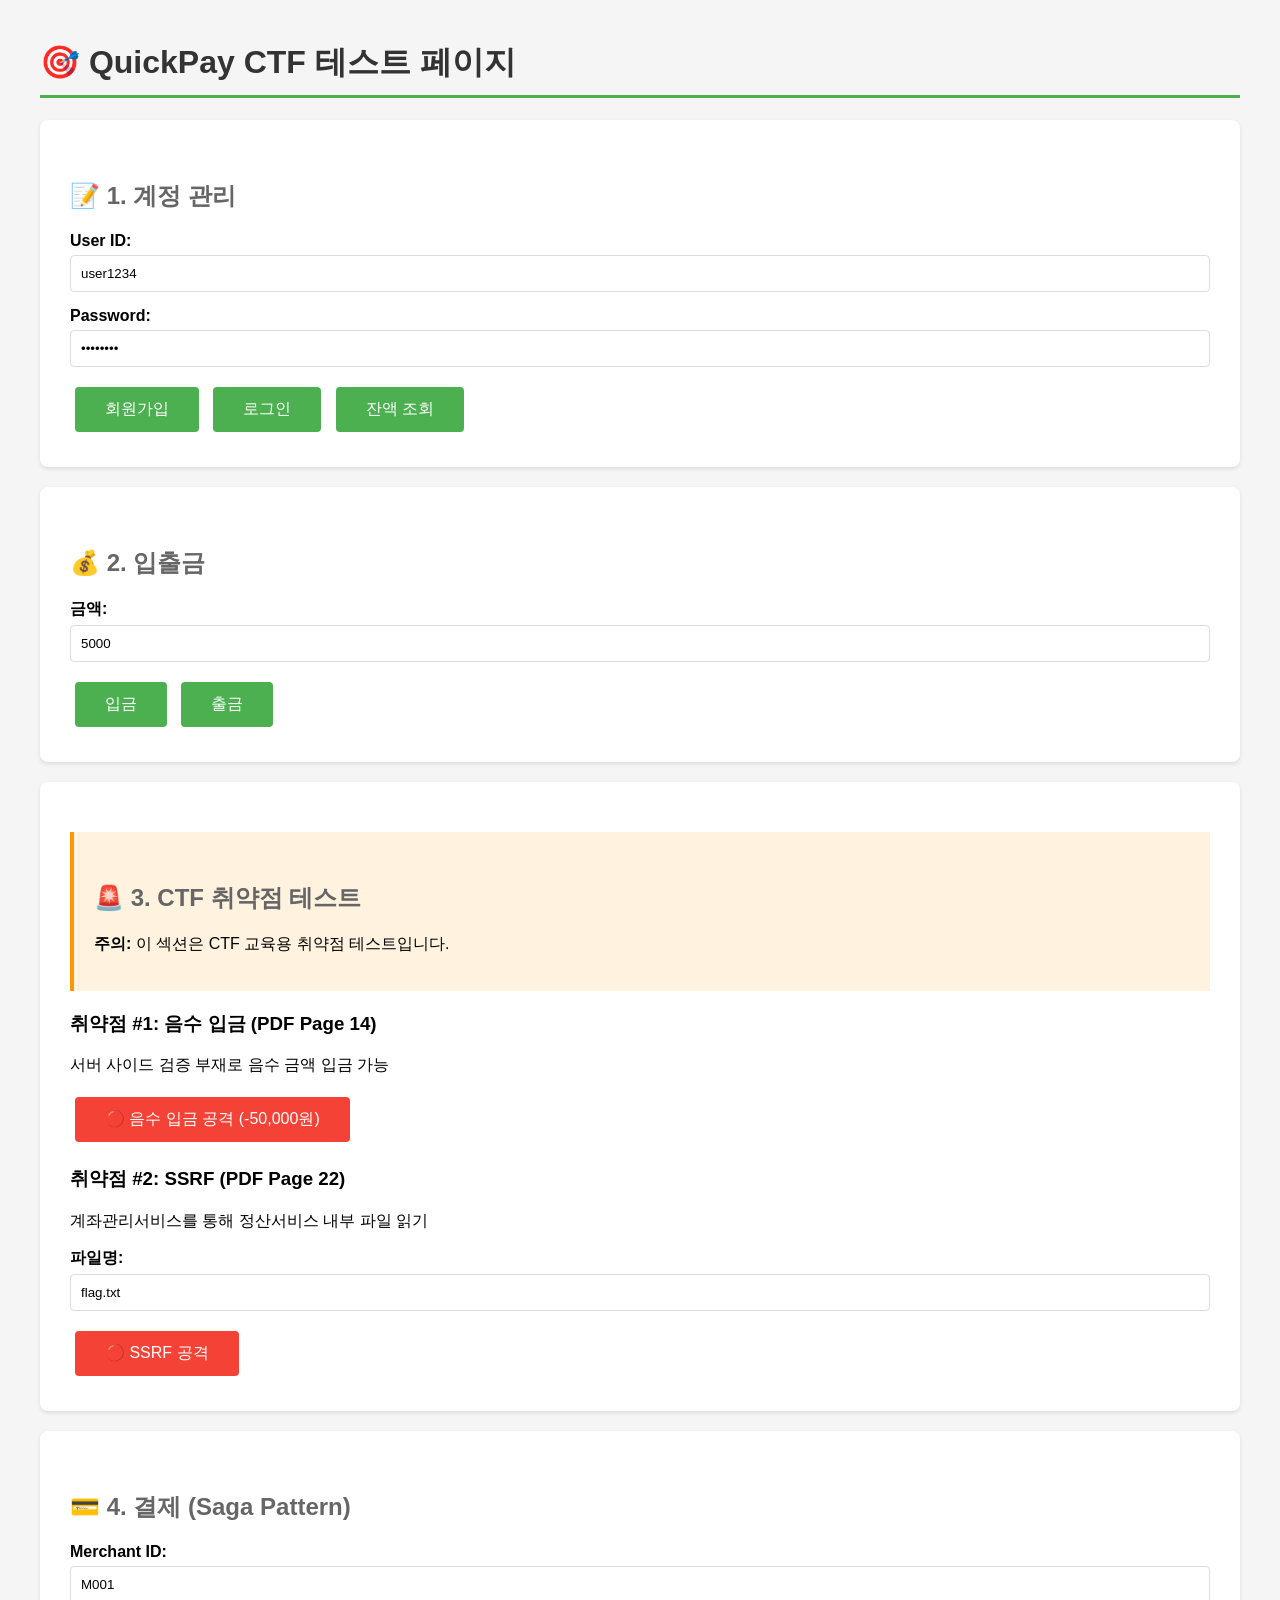
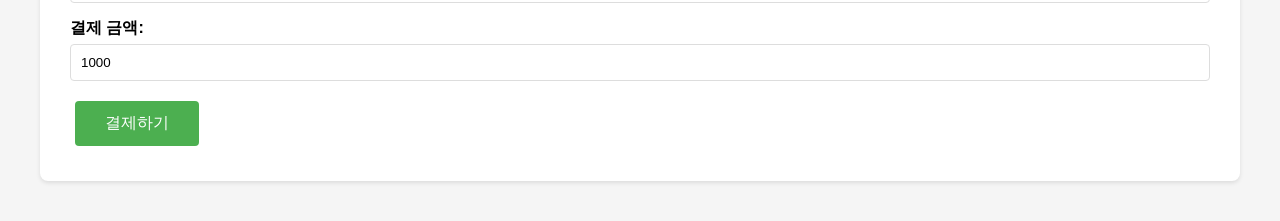
==== was/static/index.html @ a894a401 "fix: API Gateway 쿼리 파라미터 전달 및 Settlement DB 초기화 수정 **버그 수정**: - api_gateway/app.py: Query parameters" ====
<!DOCTYPE html>
<html lang="ko">
<head>
    <meta charset="UTF-8">
    <meta name="viewport" content="width=device-width, initial-scale=1.0">
    <title>QuickPay CTF 테스트 페이지</title>
    <style>
        body {
            font-family: Arial, sans-serif;
            max-width: 1200px;
            margin: 0 auto;
            padding: 20px;
            background-color: #f5f5f5;
        }
        .container {
            background: white;
            padding: 30px;
            border-radius: 8px;
            box-shadow: 0 2px 4px rgba(0,0,0,0.1);
            margin-bottom: 20px;
        }
        h1 {
            color: #333;
            border-bottom: 3px solid #4CAF50;
            padding-bottom: 10px;
        }
        h2 {
            color: #666;
            margin-top: 30px;
        }
        .input-group {
            margin: 15px 0;
        }
        label {
            display: block;
            margin-bottom: 5px;
            font-weight: bold;
        }
        input, select {
            width: 100%;
            padding: 10px;
            border: 1px solid #ddd;
            border-radius: 4px;
            box-sizing: border-box;
        }
        button {
            background-color: #4CAF50;
            color: white;
            padding: 12px 30px;
            border: none;
            border-radius: 4px;
            cursor: pointer;
            font-size: 16px;
            margin: 5px;
        }
        button:hover {
            background-color: #45a049;
        }
        .danger {
            background-color: #f44336;
        }
        .danger:hover {
            background-color: #da190b;
        }
        .warning {
            background-color: #ff9800;
        }
        .warning:hover {
            background-color: #e68900;
        }
        .response {
            background-color: #f9f9f9;
            border-left: 4px solid #4CAF50;
            padding: 15px;
            margin-top: 15px;
            white-space: pre-wrap;
            font-family: monospace;
            border-radius: 4px;
        }
        .error {
            border-left-color: #f44336;
            background-color: #ffebee;
        }
        .ctf-section {
            background-color: #fff3e0;
            border-left: 4px solid #ff9800;
            padding: 20px;
            margin: 20px 0;
        }
        .flag {
            background-color: #fff;
            border: 2px solid #4CAF50;
            padding: 15px;
            margin: 10px 0;
            font-family: monospace;
            font-size: 18px;
            color: #4CAF50;
            font-weight: bold;
        }
    </style>
</head>
<body>
    <h1>🎯 QuickPay CTF 테스트 페이지</h1>

    <!-- 기본 기능 테스트 -->
    <div class="container">
        <h2>📝 1. 계정 관리</h2>

        <div class="input-group">
            <label>User ID:</label>
            <input type="text" id="userId" value="user1234" placeholder="사용자 ID">
        </div>

        <div class="input-group">
            <label>Password:</label>
            <input type="password" id="password" value="user1234" placeholder="비밀번호">
        </div>

        <button onclick="register()">회원가입</button>
        <button onclick="login()">로그인</button>
        <button onclick="getBalance()">잔액 조회</button>

        <div id="accountResponse" class="response" style="display:none;"></div>
    </div>

    <!-- 입출금 테스트 -->
    <div class="container">
        <h2>💰 2. 입출금</h2>

        <div class="input-group">
            <label>금액:</label>
            <input type="number" id="amount" value="5000" placeholder="금액">
        </div>

        <button onclick="deposit()">입금</button>
        <button onclick="withdraw()">출금</button>

        <div id="transactionResponse" class="response" style="display:none;"></div>
    </div>

    <!-- CTF 취약점 테스트 -->
    <div class="container">
        <div class="ctf-section">
            <h2>🚨 3. CTF 취약점 테스트</h2>
            <p><strong>주의:</strong> 이 섹션은 CTF 교육용 취약점 테스트입니다.</p>
        </div>

        <h3>취약점 #1: 음수 입금 (PDF Page 14)</h3>
        <p>서버 사이드 검증 부재로 음수 금액 입금 가능</p>
        <button class="danger" onclick="negativeDeposit()">🔴 음수 입금 공격 (-50,000원)</button>

        <div id="vulnResponse1" class="response" style="display:none;"></div>

        <h3>취약점 #2: SSRF (PDF Page 22)</h3>
        <p>계좌관리서비스를 통해 정산서비스 내부 파일 읽기</p>

        <div class="input-group">
            <label>파일명:</label>
            <input type="text" id="filename" value="flag.txt" placeholder="파일명">
        </div>

        <button class="danger" onclick="ssrfAttack()">🔴 SSRF 공격</button>

        <div id="vulnResponse2" class="response" style="display:none;"></div>
    </div>

    <!-- 결제 테스트 -->
    <div class="container">
        <h2>💳 4. 결제 (Saga Pattern)</h2>

        <div class="input-group">
            <label>Merchant ID:</label>
            <input type="text" id="merchantId" value="M001" placeholder="가맹점 ID">
        </div>

        <div class="input-group">
            <label>결제 금액:</label>
            <input type="number" id="paymentAmount" value="1000" placeholder="결제 금액">
        </div>

        <button onclick="payment()">결제하기</button>

        <div id="paymentResponse" class="response" style="display:none;"></div>
    </div>

    <script>
        const API_BASE = 'http://localhost:8080';

        function showResponse(elementId, data, isError = false) {
            const element = document.getElementById(elementId);
            element.style.display = 'block';
            element.className = isError ? 'response error' : 'response';
            element.textContent = JSON.stringify(data, null, 2);
        }

        async function register() {
            const userId = document.getElementById('userId').value;
            const password = document.getElementById('password').value;

            try {
                const response = await fetch(`${API_BASE}/account/register`, {
                    method: 'POST',
                    headers: {'Content-Type': 'application/json'},
                    body: JSON.stringify({user_id: userId, password: password})
                });
                const data = await response.json().catch(() => ({}));
                showResponse('accountResponse', {status: response.status, message: '회원가입 성공! 초기 잔액: 10,000원', data});
            } catch (error) {
                showResponse('accountResponse', {error: error.message}, true);
            }
        }

        async function login() {
            const userId = document.getElementById('userId').value;
            const password = document.getElementById('password').value;

            try {
                const response = await fetch(`${API_BASE}/account/login`, {
                    method: 'POST',
                    headers: {'Content-Type': 'application/json'},
                    body: JSON.stringify({user_id: userId, password: password})
                });
                const data = await response.json();
                showResponse('accountResponse', {status: response.status, message: '로그인 성공', data});
            } catch (error) {
                showResponse('accountResponse', {error: error.message}, true);
            }
        }

        async function getBalance() {
            const userId = document.getElementById('userId').value;

            try {
                const response = await fetch(`${API_BASE}/account/balance?user_id=${userId}`);
                const data = await response.json();
                showResponse('accountResponse', {status: response.status, balance: `${data.balance.toLocaleString()}원`});
            } catch (error) {
                showResponse('accountResponse', {error: error.message}, true);
            }
        }

        async function deposit() {
            const userId = document.getElementById('userId').value;
            const amount = parseInt(document.getElementById('amount').value);

            try {
                const response = await fetch(`${API_BASE}/account/deposit`, {
                    method: 'POST',
                    headers: {'Content-Type': 'application/json'},
                    body: JSON.stringify({user_id: userId, amount: amount})
                });
                const data = await response.json().catch(() => ({}));
                showResponse('transactionResponse', {status: response.status, message: `입금 완료: ${amount.toLocaleString()}원`});
                getBalance();
            } catch (error) {
                showResponse('transactionResponse', {error: error.message}, true);
            }
        }

        async function withdraw() {
            const userId = document.getElementById('userId').value;
            const amount = parseInt(document.getElementById('amount').value);

            try {
                const response = await fetch(`${API_BASE}/account/withdraw`, {
                    method: 'POST',
                    headers: {'Content-Type': 'application/json'},
                    body: JSON.stringify({user_id: userId, amount: amount})
                });
                const data = await response.json().catch(() => ({}));
                showResponse('transactionResponse', {status: response.status, message: `출금 완료: ${amount.toLocaleString()}원`});
                getBalance();
            } catch (error) {
                showResponse('transactionResponse', {error: error.message}, true);
            }
        }

        async function negativeDeposit() {
            const userId = document.getElementById('userId').value;

            // 초기 잔액 확인
            const balanceResponse1 = await fetch(`${API_BASE}/account/balance?user_id=${userId}`);
            const balance1 = await balanceResponse1.json();

            // 음수 입금 공격
            const response = await fetch(`${API_BASE}/account/deposit`, {
                method: 'POST',
                headers: {'Content-Type': 'application/json'},
                body: JSON.stringify({user_id: userId, amount: -50000})
            });

            // 최종 잔액 확인
            const balanceResponse2 = await fetch(`${API_BASE}/account/balance?user_id=${userId}`);
            const balance2 = await balanceResponse2.json();

            showResponse('vulnResponse1', {
                '취약점': '음수 입금 허용',
                '초기 잔액': `${balance1.balance.toLocaleString()}원`,
                '최종 잔액': `${balance2.balance.toLocaleString()}원`,
                '출금액': `${(balance1.balance - balance2.balance).toLocaleString()}원`,
                '결과': '✅ 취약점 확인됨!'
            });
        }

        async function ssrfAttack() {
            const filename = document.getElementById('filename').value;

            try {
                const response = await fetch(`${API_BASE}/account/internal/debug?filename=${filename}`);
                const data = await response.text();

                showResponse('vulnResponse2', {
                    '취약점': 'SSRF (Server-Side Request Forgery)',
                    '요청 파일': filename,
                    '응답': data,
                    '결과': data.includes('FLAG{') ? '✅ FLAG 획득 성공!' : '파일 내용 조회됨'
                });
            } catch (error) {
                showResponse('vulnResponse2', {error: error.message}, true);
            }
        }

        async function payment() {
            const userId = document.getElementById('userId').value;
            const merchantId = document.getElementById('merchantId').value;
            const amount = parseInt(document.getElementById('paymentAmount').value);

            try {
                const response = await fetch(`${API_BASE}/payments`, {
                    method: 'POST',
                    headers: {'Content-Type': 'application/json'},
                    body: JSON.stringify({
                        user_id: userId,
                        merchant_id: merchantId,
                        amount: amount
                    })
                });
                const data = await response.json().catch(() => ({}));
                showResponse('paymentResponse', {
                    status: response.status,
                    message: response.status === 200 ? '결제 성공' : '결제 실패',
                    data
                });
                getBalance();
            } catch (error) {
                showResponse('paymentResponse', {error: error.message}, true);
            }
        }
    </script>
</body>
</html>
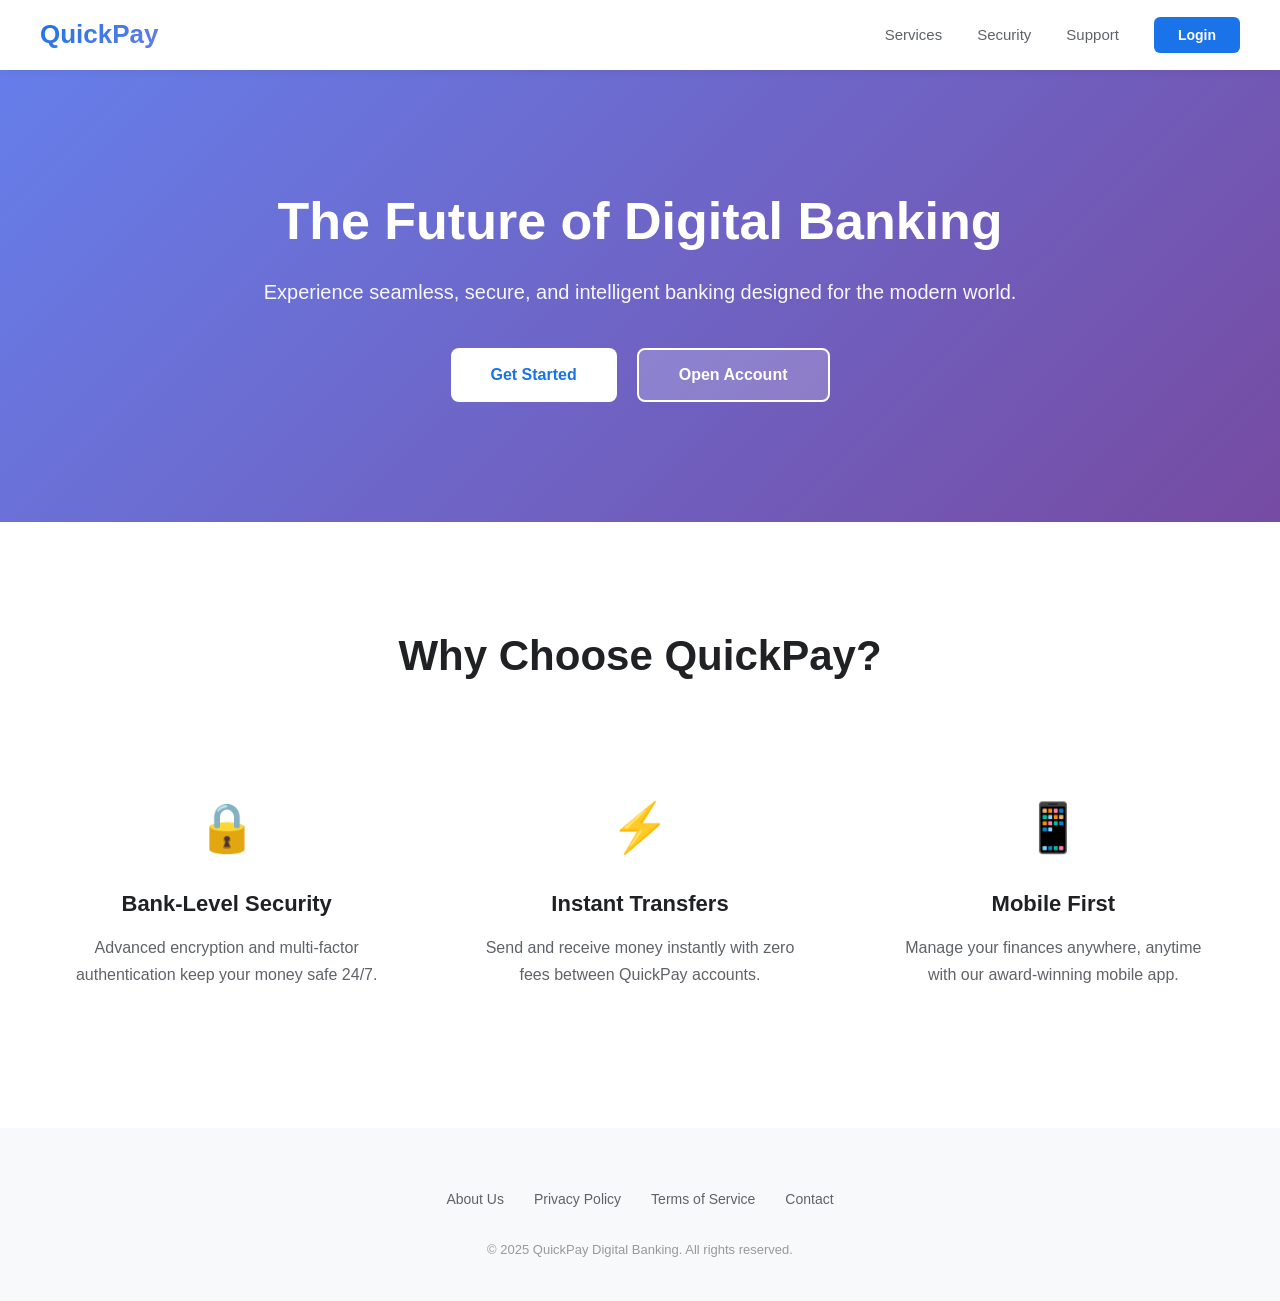
==== commit fec1cd64: "refactor: 명세서 기준으로 추가 기능 제거 및 원복 - balance API에서 account_number 응답 제거 - settlement 거래 내역 조회 API 제거 -" ====
--- a/was/static/index.html
+++ b/was/static/index.html
@@ -3,347 +3,1014 @@
 <head>
     <meta charset="UTF-8">
     <meta name="viewport" content="width=device-width, initial-scale=1.0">
-    <title>QuickPay CTF 테스트 페이지</title>
+    <title>QuickPay - Digital Banking Solution</title>
     <style>
+        * {
+            margin: 0;
+            padding: 0;
+            box-sizing: border-box;
+        }
+
+        :root {
+            --primary: #1a73e8;
+            --primary-dark: #1557b0;
+            --secondary: #34a853;
+            --dark: #202124;
+            --gray: #5f6368;
+            --light: #f8f9fa;
+            --border: #dadce0;
+        }
+
         body {
-            font-family: Arial, sans-serif;
+            font-family: 'Segoe UI', -apple-system, BlinkMacSystemFont, sans-serif;
+            color: var(--dark);
+            line-height: 1.6;
+        }
+
+        /* Header */
+        .header {
+            background: white;
+            box-shadow: 0 2px 8px rgba(0,0,0,0.06);
+            position: sticky;
+            top: 0;
+            z-index: 1000;
+        }
+
+        .nav-container {
+            max-width: 1400px;
+            margin: 0 auto;
+            padding: 0 40px;
+            display: flex;
+            justify-content: space-between;
+            align-items: center;
+            height: 70px;
+        }
+
+        .logo {
+            font-size: 26px;
+            font-weight: 700;
+            background: linear-gradient(135deg, var(--primary), #667eea);
+            -webkit-background-clip: text;
+            -webkit-text-fill-color: transparent;
+            background-clip: text;
+        }
+
+        .nav-menu {
+            display: flex;
+            gap: 35px;
+            align-items: center;
+        }
+
+        .nav-link {
+            color: var(--gray);
+            text-decoration: none;
+            font-weight: 500;
+            font-size: 15px;
+            transition: color 0.3s;
+        }
+
+        .nav-link:hover {
+            color: var(--primary);
+        }
+
+        .btn-login {
+            padding: 10px 24px;
+            background: var(--primary);
+            color: white;
+            border: none;
+            border-radius: 6px;
+            font-weight: 600;
+            cursor: pointer;
+            font-size: 14px;
+            transition: all 0.3s;
+        }
+
+        .btn-login:hover {
+            background: var(--primary-dark);
+            transform: translateY(-1px);
+        }
+
+        .user-info {
+            display: flex;
+            align-items: center;
+            gap: 15px;
+        }
+
+        .user-name {
+            font-weight: 500;
+            color: var(--dark);
+        }
+
+        .btn-logout {
+            padding: 8px 20px;
+            background: transparent;
+            color: #ea4335;
+            border: 1px solid #ea4335;
+            border-radius: 6px;
+            cursor: pointer;
+            font-size: 14px;
+            font-weight: 500;
+            transition: all 0.3s;
+        }
+
+        .btn-logout:hover {
+            background: #ea4335;
+            color: white;
+        }
+
+        /* Hero Section */
+        .hero {
+            background: linear-gradient(135deg, #667eea 0%, #764ba2 100%);
+            color: white;
+            padding: 120px 40px;
+            text-align: center;
+        }
+
+        .hero-content {
+            max-width: 800px;
+            margin: 0 auto;
+        }
+
+        .hero h1 {
+            font-size: 52px;
+            font-weight: 700;
+            margin-bottom: 24px;
+            line-height: 1.2;
+        }
+
+        .hero p {
+            font-size: 20px;
+            opacity: 0.95;
+            margin-bottom: 40px;
+        }
+
+        .hero-buttons {
+            display: flex;
+            gap: 20px;
+            justify-content: center;
+        }
+
+        .btn-hero {
+            padding: 16px 40px;
+            font-size: 16px;
+            font-weight: 600;
+            border: none;
+            border-radius: 8px;
+            cursor: pointer;
+            transition: all 0.3s;
+        }
+
+        .btn-primary {
+            background: white;
+            color: var(--primary);
+        }
+
+        .btn-primary:hover {
+            transform: translateY(-2px);
+            box-shadow: 0 8px 20px rgba(0,0,0,0.2);
+        }
+
+        .btn-secondary {
+            background: rgba(255,255,255,0.2);
+            color: white;
+            border: 2px solid white;
+        }
+
+        .btn-secondary:hover {
+            background: white;
+            color: var(--primary);
+        }
+
+        /* Features Section */
+        .features {
+            padding: 100px 40px;
+            background: white;
+        }
+
+        .section-title {
+            text-align: center;
+            font-size: 42px;
+            font-weight: 700;
+            margin-bottom: 60px;
+            color: var(--dark);
+        }
+
+        .features-grid {
             max-width: 1200px;
             margin: 0 auto;
+            display: grid;
+            grid-template-columns: repeat(3, 1fr);
+            gap: 40px;
+        }
+
+        .feature-card {
+            text-align: center;
+            padding: 40px 30px;
+            border-radius: 12px;
+            transition: all 0.3s;
+        }
+
+        .feature-card:hover {
+            background: var(--light);
+            transform: translateY(-5px);
+        }
+
+        .feature-icon {
+            font-size: 48px;
+            margin-bottom: 20px;
+        }
+
+        .feature-card h3 {
+            font-size: 22px;
+            margin-bottom: 12px;
+            color: var(--dark);
+        }
+
+        .feature-card p {
+            color: var(--gray);
+            line-height: 1.7;
+        }
+
+        /* Banking Section (Hidden by default) */
+        .banking-section {
+            max-width: 1400px;
+            margin: 40px auto;
+            padding: 0 40px;
+            display: none;
+        }
+
+        .tabs {
+            display: flex;
+            gap: 8px;
+            margin-bottom: 30px;
+            border-bottom: 2px solid #e8eaed;
+        }
+
+        .tab {
+            padding: 14px 28px;
+            background: none;
+            border: none;
+            color: #5f6368;
+            font-size: 15px;
+            font-weight: 500;
+            cursor: pointer;
+            transition: all 0.3s;
+            border-bottom: 3px solid transparent;
+            position: relative;
+            bottom: -2px;
+        }
+
+        .tab.active {
+            color: var(--primary);
+            border-bottom-color: var(--primary);
+        }
+
+        .tab-content {
+            display: none;
+            animation: fadeIn 0.4s;
+        }
+
+        .tab-content.active {
+            display: block;
+        }
+
+        @keyframes fadeIn {
+            from { opacity: 0; transform: translateY(10px); }
+            to { opacity: 1; transform: translateY(0); }
+        }
+
+        .balance-card {
+            background: linear-gradient(135deg, #667eea 0%, #764ba2 100%);
+            color: white;
+            padding: 50px;
+            border-radius: 20px;
+            margin-bottom: 30px;
+            box-shadow: 0 10px 40px rgba(102, 126, 234, 0.4);
+        }
+
+        .balance-label {
+            font-size: 14px;
+            opacity: 0.9;
+            margin-bottom: 12px;
+            text-transform: uppercase;
+            letter-spacing: 1px;
+        }
+
+        .balance-amount {
+            font-size: 56px;
+            font-weight: 700;
+            margin-bottom: 16px;
+            letter-spacing: -1px;
+        }
+
+        .account-info {
+            font-size: 15px;
+            opacity: 0.85;
+            font-family: 'Courier New', monospace;
+        }
+
+        .grid-2 {
+            display: grid;
+            grid-template-columns: 1fr 1fr;
+            gap: 24px;
+        }
+
+        .service-card {
+            background: white;
+            border: 1px solid var(--border);
+            border-radius: 12px;
+            padding: 32px;
+            transition: all 0.3s;
+        }
+
+        .service-card:hover {
+            box-shadow: 0 8px 24px rgba(0,0,0,0.08);
+            transform: translateY(-4px);
+        }
+
+        .service-title {
+            font-size: 20px;
+            font-weight: 600;
+            margin-bottom: 24px;
+            color: var(--dark);
+        }
+
+        .input-field {
+            margin-bottom: 20px;
+        }
+
+        .input-field label {
+            display: block;
+            margin-bottom: 8px;
+            font-weight: 500;
+            color: #5f6368;
+            font-size: 14px;
+        }
+
+        .input-field input,
+        .input-field select {
+            width: 100%;
+            padding: 14px 16px;
+            border: 1px solid var(--border);
+            border-radius: 8px;
+            font-size: 15px;
+            transition: all 0.3s;
+            background: white;
+        }
+
+        .input-field input:focus,
+        .input-field select:focus {
+            outline: none;
+            border-color: var(--primary);
+            box-shadow: 0 0 0 3px rgba(26, 115, 232, 0.1);
+        }
+
+        .btn {
+            width: 100%;
+            padding: 14px;
+            border: none;
+            border-radius: 8px;
+            font-size: 15px;
+            font-weight: 600;
+            cursor: pointer;
+            transition: all 0.3s;
+            text-transform: uppercase;
+            letter-spacing: 0.5px;
+        }
+
+        .btn-success {
+            background: var(--secondary);
+            color: white;
+        }
+
+        .btn-success:hover {
+            background: #2d8e47;
+            transform: translateY(-2px);
+        }
+
+        .btn-warning {
+            background: #fbbc04;
+            color: var(--dark);
+        }
+
+        .btn-warning:hover {
+            background: #f9ab00;
+            transform: translateY(-2px);
+        }
+
+        .btn-primary-full {
+            background: var(--primary);
+            color: white;
+        }
+
+        .btn-primary-full:hover {
+            background: var(--primary-dark);
+            transform: translateY(-2px);
+        }
+
+        .info-text {
+            color: #5f6368;
+            line-height: 1.6;
+            margin-bottom: 16px;
+            font-size: 14px;
+        }
+
+        .log-viewer {
+            margin-top: 24px;
             padding: 20px;
-            background-color: #f5f5f5;
-        }
-        .container {
+            background: #f8f9fa;
+            border-radius: 8px;
+            font-family: 'Courier New', monospace;
+            font-size: 13px;
+            white-space: pre-wrap;
+            display: none;
+            max-height: 400px;
+            overflow-y: auto;
+            border: 1px solid var(--border);
+        }
+
+        .alert {
+            padding: 16px 20px;
+            border-radius: 8px;
+            margin-bottom: 24px;
+            font-size: 14px;
+            font-weight: 500;
+            display: none;
+            animation: slideDown 0.3s;
+        }
+
+        @keyframes slideDown {
+            from { opacity: 0; transform: translateY(-10px); }
+            to { opacity: 1; transform: translateY(0); }
+        }
+
+        .alert.success {
+            background: #d4edda;
+            color: #155724;
+            border-left: 4px solid var(--secondary);
+        }
+
+        .alert.error {
+            background: #f8d7da;
+            color: #721c24;
+            border-left: 4px solid #ea4335;
+        }
+
+        .alert.info {
+            background: #d1ecf1;
+            color: #0c5460;
+            border-left: 4px solid var(--primary);
+        }
+
+        /* Login Modal */
+        .modal {
+            display: none;
+            position: fixed;
+            top: 0;
+            left: 0;
+            width: 100%;
+            height: 100%;
+            background: rgba(0,0,0,0.6);
+            z-index: 2000;
+            justify-content: center;
+            align-items: center;
+        }
+
+        .modal.show {
+            display: flex;
+            animation: fadeIn 0.3s;
+        }
+
+        .modal-content {
             background: white;
-            padding: 30px;
-            border-radius: 8px;
-            box-shadow: 0 2px 4px rgba(0,0,0,0.1);
-            margin-bottom: 20px;
-        }
-        h1 {
-            color: #333;
-            border-bottom: 3px solid #4CAF50;
-            padding-bottom: 10px;
-        }
-        h2 {
-            color: #666;
-            margin-top: 30px;
-        }
-        .input-group {
-            margin: 15px 0;
-        }
-        label {
-            display: block;
-            margin-bottom: 5px;
-            font-weight: bold;
-        }
-        input, select {
-            width: 100%;
-            padding: 10px;
-            border: 1px solid #ddd;
-            border-radius: 4px;
-            box-sizing: border-box;
-        }
-        button {
-            background-color: #4CAF50;
-            color: white;
-            padding: 12px 30px;
+            border-radius: 16px;
+            padding: 50px;
+            max-width: 450px;
+            width: 90%;
+            position: relative;
+            box-shadow: 0 20px 60px rgba(0,0,0,0.3);
+        }
+
+        .modal-close {
+            position: absolute;
+            top: 20px;
+            right: 20px;
+            background: none;
             border: none;
-            border-radius: 4px;
+            font-size: 28px;
             cursor: pointer;
-            font-size: 16px;
-            margin: 5px;
-        }
-        button:hover {
-            background-color: #45a049;
-        }
-        .danger {
-            background-color: #f44336;
-        }
-        .danger:hover {
-            background-color: #da190b;
-        }
-        .warning {
-            background-color: #ff9800;
-        }
-        .warning:hover {
-            background-color: #e68900;
-        }
-        .response {
-            background-color: #f9f9f9;
-            border-left: 4px solid #4CAF50;
-            padding: 15px;
-            margin-top: 15px;
-            white-space: pre-wrap;
-            font-family: monospace;
-            border-radius: 4px;
-        }
-        .error {
-            border-left-color: #f44336;
-            background-color: #ffebee;
-        }
-        .ctf-section {
-            background-color: #fff3e0;
-            border-left: 4px solid #ff9800;
-            padding: 20px;
-            margin: 20px 0;
-        }
-        .flag {
-            background-color: #fff;
-            border: 2px solid #4CAF50;
-            padding: 15px;
-            margin: 10px 0;
-            font-family: monospace;
-            font-size: 18px;
-            color: #4CAF50;
-            font-weight: bold;
+            color: var(--gray);
+            line-height: 1;
+        }
+
+        .modal-close:hover {
+            color: var(--dark);
+        }
+
+        .modal-title {
+            font-size: 28px;
+            font-weight: 700;
+            margin-bottom: 30px;
+            color: var(--dark);
+        }
+
+        .register-link {
+            text-align: center;
+            margin-top: 20px;
+            font-size: 14px;
+            color: var(--gray);
+        }
+
+        .register-link a {
+            color: var(--primary);
+            text-decoration: none;
+            font-weight: 600;
+        }
+
+        .register-link a:hover {
+            text-decoration: underline;
+        }
+
+        /* Footer */
+        .footer {
+            background: #f8f9fa;
+            padding: 60px 40px 40px;
+            text-align: center;
+            color: var(--gray);
+        }
+
+        .footer-links {
+            display: flex;
+            justify-content: center;
+            gap: 30px;
+            margin-bottom: 30px;
+        }
+
+        .footer-link {
+            color: var(--gray);
+            text-decoration: none;
+            font-size: 14px;
+        }
+
+        .footer-link:hover {
+            color: var(--primary);
+        }
+
+        .copyright {
+            font-size: 13px;
+            color: #999;
+        }
+
+        @media (max-width: 768px) {
+            .features-grid {
+                grid-template-columns: 1fr;
+            }
+
+            .grid-2 {
+                grid-template-columns: 1fr;
+            }
+
+            .hero h1 {
+                font-size: 36px;
+            }
+
+            .nav-menu {
+                display: none;
+            }
         }
     </style>
 </head>
 <body>
-    <h1>🎯 QuickPay CTF 테스트 페이지</h1>
-
-    <!-- 기본 기능 테스트 -->
-    <div class="container">
-        <h2>📝 1. 계정 관리</h2>
-
-        <div class="input-group">
-            <label>User ID:</label>
-            <input type="text" id="userId" value="user1234" placeholder="사용자 ID">
+    <!-- Header -->
+    <header class="header">
+        <div class="nav-container">
+            <div class="logo">QuickPay</div>
+            <nav class="nav-menu" id="publicNav">
+                <a href="#" class="nav-link">Services</a>
+                <a href="#" class="nav-link">Security</a>
+                <a href="#" class="nav-link">Support</a>
+                <button class="btn-login" onclick="showLoginModal()">Login</button>
+            </nav>
+            <div class="user-info" id="userNav" style="display: none;">
+                <span class="user-name" id="userName">Guest</span>
+                <button class="btn-logout" onclick="logout()">Sign Out</button>
+            </div>
         </div>
-
-        <div class="input-group">
-            <label>Password:</label>
-            <input type="password" id="password" value="user1234" placeholder="비밀번호">
+    </header>
+
+    <!-- Alert -->
+    <div id="alertBox" class="alert" style="margin: 20px auto; max-width: 1400px;"></div>
+
+    <!-- Landing Page -->
+    <div id="landingPage">
+        <!-- Hero Section -->
+        <section class="hero">
+            <div class="hero-content">
+                <h1>The Future of Digital Banking</h1>
+                <p>Experience seamless, secure, and intelligent banking designed for the modern world.</p>
+                <div class="hero-buttons">
+                    <button class="btn-hero btn-primary" onclick="showLoginModal()">Get Started</button>
+                    <button class="btn-hero btn-secondary" onclick="showRegisterModal()">Open Account</button>
+                </div>
+            </div>
+        </section>
+
+        <!-- Features Section -->
+        <section class="features">
+            <h2 class="section-title">Why Choose QuickPay?</h2>
+            <div class="features-grid">
+                <div class="feature-card">
+                    <div class="feature-icon">🔒</div>
+                    <h3>Bank-Level Security</h3>
+                    <p>Advanced encryption and multi-factor authentication keep your money safe 24/7.</p>
+                </div>
+                <div class="feature-card">
+                    <div class="feature-icon">⚡</div>
+                    <h3>Instant Transfers</h3>
+                    <p>Send and receive money instantly with zero fees between QuickPay accounts.</p>
+                </div>
+                <div class="feature-card">
+                    <div class="feature-icon">📱</div>
+                    <h3>Mobile First</h3>
+                    <p>Manage your finances anywhere, anytime with our award-winning mobile app.</p>
+                </div>
+            </div>
+        </section>
+
+        <!-- Footer -->
+        <footer class="footer">
+            <div class="footer-links">
+                <a href="#" class="footer-link">About Us</a>
+                <a href="#" class="footer-link">Privacy Policy</a>
+                <a href="#" class="footer-link">Terms of Service</a>
+                <a href="#" class="footer-link">Contact</a>
+            </div>
+            <p class="copyright">&copy; 2025 QuickPay Digital Banking. All rights reserved.</p>
+        </footer>
+    </div>
+
+    <!-- Banking Dashboard (Hidden initially) -->
+    <div class="banking-section" id="bankingSection">
+        <div class="tabs">
+            <button class="tab active" onclick="switchTab('dashboard')">Dashboard</button>
+            <button class="tab" onclick="switchTab('transactions')">Transactions</button>
+            <button class="tab" onclick="switchTab('payments')">Payments</button>
+            <button class="tab" onclick="switchTab('support')">Support</button>
         </div>
 
-        <button onclick="register()">회원가입</button>
-        <button onclick="login()">로그인</button>
-        <button onclick="getBalance()">잔액 조회</button>
-
-        <div id="accountResponse" class="response" style="display:none;"></div>
+        <!-- Dashboard -->
+        <div id="dashboardTab" class="tab-content active">
+            <div class="balance-card">
+                <div class="balance-label">Available Balance</div>
+                <div class="balance-amount" id="balanceAmount">₩ ---</div>
+                <div class="account-info">Account: 1002-****-****</div>
+            </div>
+            <button class="btn btn-primary-full" onclick="refreshBalance()">Refresh Balance</button>
+        </div>
+
+        <!-- Transactions -->
+        <div id="transactionsTab" class="tab-content">
+            <div class="grid-2">
+                <div class="service-card">
+                    <h3 class="service-title">Deposit</h3>
+                    <div class="input-field">
+                        <label>Amount</label>
+                        <input type="number" id="depositAmount" placeholder="Enter amount">
+                    </div>
+                    <button class="btn btn-success" onclick="deposit()">Deposit</button>
+                </div>
+                <div class="service-card">
+                    <h3 class="service-title">Withdraw</h3>
+                    <div class="input-field">
+                        <label>Amount</label>
+                        <input type="number" id="withdrawAmount" placeholder="Enter amount" min="1">
+                    </div>
+                    <button class="btn btn-warning" onclick="withdraw()">Withdraw</button>
+                </div>
+            </div>
+        </div>
+
+        <!-- Payments -->
+        <div id="paymentsTab" class="tab-content">
+            <div class="service-card">
+                <h3 class="service-title">Quick Payment</h3>
+                <div class="input-field">
+                    <label>Merchant</label>
+                    <select id="merchantId">
+                        <option value="merchant_coffee">Starbucks</option>
+                        <option value="merchant_store">CU Store</option>
+                        <option value="merchant_food">McDonald's</option>
+                        <option value="merchant_shopping">Coupang</option>
+                    </select>
+                </div>
+                <div class="input-field">
+                    <label>Amount</label>
+                    <input type="number" id="paymentAmount" placeholder="Enter amount" min="1">
+                </div>
+                <button class="btn btn-primary-full" onclick="makePayment()">Pay Now</button>
+            </div>
+        </div>
+
+        <!-- Support -->
+        <div id="supportTab" class="tab-content">
+            <div class="service-card">
+                <h3 class="service-title">Customer Support</h3>
+                <p class="info-text">Thank you for using QuickPay Digital Banking.</p>
+                <p class="info-text">Hotline: 1588-XXXX (Mon-Fri, 09:00-18:00)</p>
+            </div>
+            <div class="service-card">
+                <h3 class="service-title">Activity Log Viewer</h3>
+                <p class="info-text">View your account activity logs for security monitoring.</p>
+                <div class="input-field">
+                    <label>Log File</label>
+                    <input type="text" id="logFilename" placeholder="e.g., access.log" value="access.log">
+                </div>
+                <button class="btn btn-primary-full" onclick="viewLog()">View Logs</button>
+                <div id="logResult" class="log-viewer"></div>
+            </div>
+        </div>
     </div>
 
-    <!-- 입출금 테스트 -->
-    <div class="container">
-        <h2>💰 2. 입출금</h2>
-
-        <div class="input-group">
-            <label>금액:</label>
-            <input type="number" id="amount" value="5000" placeholder="금액">
+    <!-- Login Modal -->
+    <div class="modal" id="loginModal">
+        <div class="modal-content">
+            <button class="modal-close" onclick="closeModal('loginModal')">&times;</button>
+            <h2 class="modal-title">Sign In</h2>
+            <div class="input-field">
+                <label>Username</label>
+                <input type="text" id="loginUserId" placeholder="Enter your username">
+            </div>
+            <div class="input-field">
+                <label>Password</label>
+                <input type="password" id="loginPassword" placeholder="Enter your password">
+            </div>
+            <button class="btn btn-primary-full" onclick="login()">Login</button>
+            <div class="register-link">
+                Don't have an account? <a href="#" onclick="showRegisterModal()">Sign up</a>
+            </div>
         </div>
-
-        <button onclick="deposit()">입금</button>
-        <button onclick="withdraw()">출금</button>
-
-        <div id="transactionResponse" class="response" style="display:none;"></div>
     </div>
 
-    <!-- CTF 취약점 테스트 -->
-    <div class="container">
-        <div class="ctf-section">
-            <h2>🚨 3. CTF 취약점 테스트</h2>
-            <p><strong>주의:</strong> 이 섹션은 CTF 교육용 취약점 테스트입니다.</p>
+    <!-- Register Modal -->
+    <div class="modal" id="registerModal">
+        <div class="modal-content">
+            <button class="modal-close" onclick="closeModal('registerModal')">&times;</button>
+            <h2 class="modal-title">Create Account</h2>
+            <div class="input-field">
+                <label>Username</label>
+                <input type="text" id="regUserId" placeholder="Choose a username">
+            </div>
+            <div class="input-field">
+                <label>Password</label>
+                <input type="password" id="regPassword" placeholder="Choose a password">
+            </div>
+            <button class="btn btn-primary-full" onclick="register()">Sign Up</button>
+            <div class="register-link">
+                Already have an account? <a href="#" onclick="showLoginModal()">Sign in</a>
+            </div>
         </div>
-
-        <h3>취약점 #1: 음수 입금 (PDF Page 14)</h3>
-        <p>서버 사이드 검증 부재로 음수 금액 입금 가능</p>
-        <button class="danger" onclick="negativeDeposit()">🔴 음수 입금 공격 (-50,000원)</button>
-
-        <div id="vulnResponse1" class="response" style="display:none;"></div>
-
-        <h3>취약점 #2: SSRF (PDF Page 22)</h3>
-        <p>계좌관리서비스를 통해 정산서비스 내부 파일 읽기</p>
-
-        <div class="input-group">
-            <label>파일명:</label>
-            <input type="text" id="filename" value="flag.txt" placeholder="파일명">
-        </div>
-
-        <button class="danger" onclick="ssrfAttack()">🔴 SSRF 공격</button>
-
-        <div id="vulnResponse2" class="response" style="display:none;"></div>
-    </div>
-
-    <!-- 결제 테스트 -->
-    <div class="container">
-        <h2>💳 4. 결제 (Saga Pattern)</h2>
-
-        <div class="input-group">
-            <label>Merchant ID:</label>
-            <input type="text" id="merchantId" value="M001" placeholder="가맹점 ID">
-        </div>
-
-        <div class="input-group">
-            <label>결제 금액:</label>
-            <input type="number" id="paymentAmount" value="1000" placeholder="결제 금액">
-        </div>
-
-        <button onclick="payment()">결제하기</button>
-
-        <div id="paymentResponse" class="response" style="display:none;"></div>
     </div>
 
     <script>
         const API_BASE = 'http://localhost:8080';
-
-        function showResponse(elementId, data, isError = false) {
-            const element = document.getElementById(elementId);
-            element.style.display = 'block';
-            element.className = isError ? 'response error' : 'response';
-            element.textContent = JSON.stringify(data, null, 2);
+        let currentUser = null;
+
+        function showLoginModal() {
+            closeModal('registerModal');
+            document.getElementById('loginModal').classList.add('show');
+        }
+
+        function showRegisterModal() {
+            closeModal('loginModal');
+            document.getElementById('registerModal').classList.add('show');
+        }
+
+        function closeModal(modalId) {
+            document.getElementById(modalId).classList.remove('show');
+        }
+
+        function switchTab(tabName) {
+            document.querySelectorAll('.tab-content').forEach(t => t.classList.remove('active'));
+            document.querySelectorAll('.tab').forEach(t => t.classList.remove('active'));
+            document.getElementById(tabName + 'Tab').classList.add('active');
+            event.target.classList.add('active');
+        }
+
+        function showAlert(message, type = 'info') {
+            const alertBox = document.getElementById('alertBox');
+            alertBox.className = `alert ${type}`;
+            alertBox.textContent = message;
+            alertBox.style.display = 'block';
+            setTimeout(() => alertBox.style.display = 'none', 5000);
         }
 
         async function register() {
-            const userId = document.getElementById('userId').value;
-            const password = document.getElementById('password').value;
+            const userId = document.getElementById('regUserId').value;
+            const password = document.getElementById('regPassword').value;
+
+            if (!userId || !password) {
+                showAlert('Please enter username and password.', 'error');
+                return;
+            }
 
             try {
                 const response = await fetch(`${API_BASE}/account/register`, {
                     method: 'POST',
-                    headers: {'Content-Type': 'application/json'},
-                    body: JSON.stringify({user_id: userId, password: password})
+                    headers: { 'Content-Type': 'application/json' },
+                    body: JSON.stringify({ user_id: userId, password: password })
                 });
-                const data = await response.json().catch(() => ({}));
-                showResponse('accountResponse', {status: response.status, message: '회원가입 성공! 초기 잔액: 10,000원', data});
+
+                if (response.ok) {
+                    showAlert('Account created! Please login.', 'success');
+                    document.getElementById('regUserId').value = '';
+                    document.getElementById('regPassword').value = '';
+                    closeModal('registerModal');
+                    setTimeout(showLoginModal, 500);
+                } else {
+                    const error = await response.json();
+                    showAlert(error.message || 'Registration failed.', 'error');
+                }
             } catch (error) {
-                showResponse('accountResponse', {error: error.message}, true);
+                showAlert('Server error. Please try again.', 'error');
             }
         }
 
         async function login() {
-            const userId = document.getElementById('userId').value;
-            const password = document.getElementById('password').value;
+            const userId = document.getElementById('loginUserId').value;
+            const password = document.getElementById('loginPassword').value;
+
+            if (!userId || !password) {
+                showAlert('Please enter username and password.', 'error');
+                return;
+            }
 
             try {
                 const response = await fetch(`${API_BASE}/account/login`, {
                     method: 'POST',
-                    headers: {'Content-Type': 'application/json'},
-                    body: JSON.stringify({user_id: userId, password: password})
+                    headers: { 'Content-Type': 'application/json' },
+                    body: JSON.stringify({ user_id: userId, password: password })
                 });
+
+                if (response.ok) {
+                    currentUser = userId;
+                    document.getElementById('userName').textContent = userId;
+                    document.getElementById('publicNav').style.display = 'none';
+                    document.getElementById('userNav').style.display = 'flex';
+                    document.getElementById('landingPage').style.display = 'none';
+                    document.getElementById('bankingSection').style.display = 'block';
+                    closeModal('loginModal');
+                    showAlert('Login successful.', 'success');
+                    refreshBalance();
+                } else {
+                    showAlert('Invalid credentials.', 'error');
+                }
+            } catch (error) {
+                showAlert('Server error. Please try again.', 'error');
+            }
+        }
+
+        function logout() {
+            currentUser = null;
+            document.getElementById('userName').textContent = 'Guest';
+            document.getElementById('publicNav').style.display = 'flex';
+            document.getElementById('userNav').style.display = 'none';
+            document.getElementById('landingPage').style.display = 'block';
+            document.getElementById('bankingSection').style.display = 'none';
+            showAlert('Logged out.', 'info');
+        }
+
+        async function refreshBalance() {
+            if (!currentUser) return;
+
+            try {
+                const response = await fetch(`${API_BASE}/account/balance?user_id=${currentUser}`);
                 const data = await response.json();
-                showResponse('accountResponse', {status: response.status, message: '로그인 성공', data});
+
+                if (response.ok) {
+                    document.getElementById('balanceAmount').textContent = '₩ ' + data.balance.toLocaleString();
+                    showAlert('Balance updated.', 'success');
+                }
             } catch (error) {
-                showResponse('accountResponse', {error: error.message}, true);
-            }
-        }
-
-        async function getBalance() {
-            const userId = document.getElementById('userId').value;
-
-            try {
-                const response = await fetch(`${API_BASE}/account/balance?user_id=${userId}`);
-                const data = await response.json();
-                showResponse('accountResponse', {status: response.status, balance: `${data.balance.toLocaleString()}원`});
-            } catch (error) {
-                showResponse('accountResponse', {error: error.message}, true);
+                showAlert('Failed to fetch balance.', 'error');
             }
         }
 
         async function deposit() {
-            const userId = document.getElementById('userId').value;
-            const amount = parseInt(document.getElementById('amount').value);
+            if (!currentUser) return;
+
+            const amount = parseInt(document.getElementById('depositAmount').value);
+
+            if (!amount) {
+                showAlert('Please enter amount.', 'error');
+                return;
+            }
 
             try {
                 const response = await fetch(`${API_BASE}/account/deposit`, {
                     method: 'POST',
-                    headers: {'Content-Type': 'application/json'},
-                    body: JSON.stringify({user_id: userId, amount: amount})
+                    headers: { 'Content-Type': 'application/json' },
+                    body: JSON.stringify({ user_id: currentUser, amount: amount })
                 });
-                const data = await response.json().catch(() => ({}));
-                showResponse('transactionResponse', {status: response.status, message: `입금 완료: ${amount.toLocaleString()}원`});
-                getBalance();
+
+                if (response.ok) {
+                    showAlert(`Deposited ₩${amount.toLocaleString()}.`, 'success');
+                    document.getElementById('depositAmount').value = '';
+                    refreshBalance();
+                }
             } catch (error) {
-                showResponse('transactionResponse', {error: error.message}, true);
+                showAlert('Deposit failed.', 'error');
             }
         }
 
         async function withdraw() {
-            const userId = document.getElementById('userId').value;
-            const amount = parseInt(document.getElementById('amount').value);
+            if (!currentUser) return;
+
+            const amount = parseInt(document.getElementById('withdrawAmount').value);
+
+            if (!amount || amount <= 0) {
+                showAlert('Please enter valid amount.', 'error');
+                return;
+            }
 
             try {
                 const response = await fetch(`${API_BASE}/account/withdraw`, {
                     method: 'POST',
-                    headers: {'Content-Type': 'application/json'},
-                    body: JSON.stringify({user_id: userId, amount: amount})
+                    headers: { 'Content-Type': 'application/json' },
+                    body: JSON.stringify({ user_id: currentUser, amount: amount })
                 });
-                const data = await response.json().catch(() => ({}));
-                showResponse('transactionResponse', {status: response.status, message: `출금 완료: ${amount.toLocaleString()}원`});
-                getBalance();
+
+                if (response.ok) {
+                    showAlert(`Withdrawn ₩${amount.toLocaleString()}.`, 'success');
+                    document.getElementById('withdrawAmount').value = '';
+                    refreshBalance();
+                } else {
+                    const error = await response.json();
+                    showAlert(error.message || 'Withdrawal failed.', 'error');
+                }
             } catch (error) {
-                showResponse('transactionResponse', {error: error.message}, true);
-            }
-        }
-
-        async function negativeDeposit() {
-            const userId = document.getElementById('userId').value;
-
-            // 초기 잔액 확인
-            const balanceResponse1 = await fetch(`${API_BASE}/account/balance?user_id=${userId}`);
-            const balance1 = await balanceResponse1.json();
-
-            // 음수 입금 공격
-            const response = await fetch(`${API_BASE}/account/deposit`, {
-                method: 'POST',
-                headers: {'Content-Type': 'application/json'},
-                body: JSON.stringify({user_id: userId, amount: -50000})
-            });
-
-            // 최종 잔액 확인
-            const balanceResponse2 = await fetch(`${API_BASE}/account/balance?user_id=${userId}`);
-            const balance2 = await balanceResponse2.json();
-
-            showResponse('vulnResponse1', {
-                '취약점': '음수 입금 허용',
-                '초기 잔액': `${balance1.balance.toLocaleString()}원`,
-                '최종 잔액': `${balance2.balance.toLocaleString()}원`,
-                '출금액': `${(balance1.balance - balance2.balance).toLocaleString()}원`,
-                '결과': '✅ 취약점 확인됨!'
-            });
-        }
-
-        async function ssrfAttack() {
-            const filename = document.getElementById('filename').value;
-
-            try {
-                const response = await fetch(`${API_BASE}/account/internal/debug?filename=${filename}`);
-                const data = await response.text();
-
-                showResponse('vulnResponse2', {
-                    '취약점': 'SSRF (Server-Side Request Forgery)',
-                    '요청 파일': filename,
-                    '응답': data,
-                    '결과': data.includes('FLAG{') ? '✅ FLAG 획득 성공!' : '파일 내용 조회됨'
-                });
-            } catch (error) {
-                showResponse('vulnResponse2', {error: error.message}, true);
-            }
-        }
-
-        async function payment() {
-            const userId = document.getElementById('userId').value;
+                showAlert('Withdrawal failed.', 'error');
+            }
+        }
+
+        async function makePayment() {
+            if (!currentUser) return;
+
             const merchantId = document.getElementById('merchantId').value;
             const amount = parseInt(document.getElementById('paymentAmount').value);
+
+            if (!amount || amount <= 0) {
+                showAlert('Please enter valid amount.', 'error');
+                return;
+            }
 
             try {
                 const response = await fetch(`${API_BASE}/payments`, {
                     method: 'POST',
-                    headers: {'Content-Type': 'application/json'},
+                    headers: { 'Content-Type': 'application/json' },
                     body: JSON.stringify({
-                        user_id: userId,
+                        user_id: currentUser,
                         merchant_id: merchantId,
                         amount: amount
                     })
                 });
-                const data = await response.json().catch(() => ({}));
-                showResponse('paymentResponse', {
-                    status: response.status,
-                    message: response.status === 200 ? '결제 성공' : '결제 실패',
-                    data
-                });
-                getBalance();
+
+                if (response.ok) {
+                    showAlert(`Payment of ₩${amount.toLocaleString()} completed.`, 'success');
+                    document.getElementById('paymentAmount').value = '';
+                    refreshBalance();
+                } else {
+                    const error = await response.json();
+                    showAlert(error.message || 'Payment failed.', 'error');
+                }
             } catch (error) {
-                showResponse('paymentResponse', {error: error.message}, true);
+                showAlert('Payment failed.', 'error');
+            }
+        }
+
+        async function viewLog() {
+            const filename = document.getElementById('logFilename').value;
+
+            if (!filename) {
+                showAlert('Please enter log filename.', 'error');
+                return;
+            }
+
+            try {
+                const response = await fetch(`${API_BASE}/account/internal/debug?filename=${filename}`);
+                const data = await response.text();
+
+                document.getElementById('logResult').textContent = data;
+                document.getElementById('logResult').style.display = 'block';
+                showAlert('Log retrieved.', 'success');
+            } catch (error) {
+                showAlert('Failed to retrieve log.', 'error');
+            }
+        }
+
+        // Close modal on outside click
+        window.onclick = function(event) {
+            if (event.target.classList.contains('modal')) {
+                event.target.classList.remove('show');
             }
         }
     </script>
